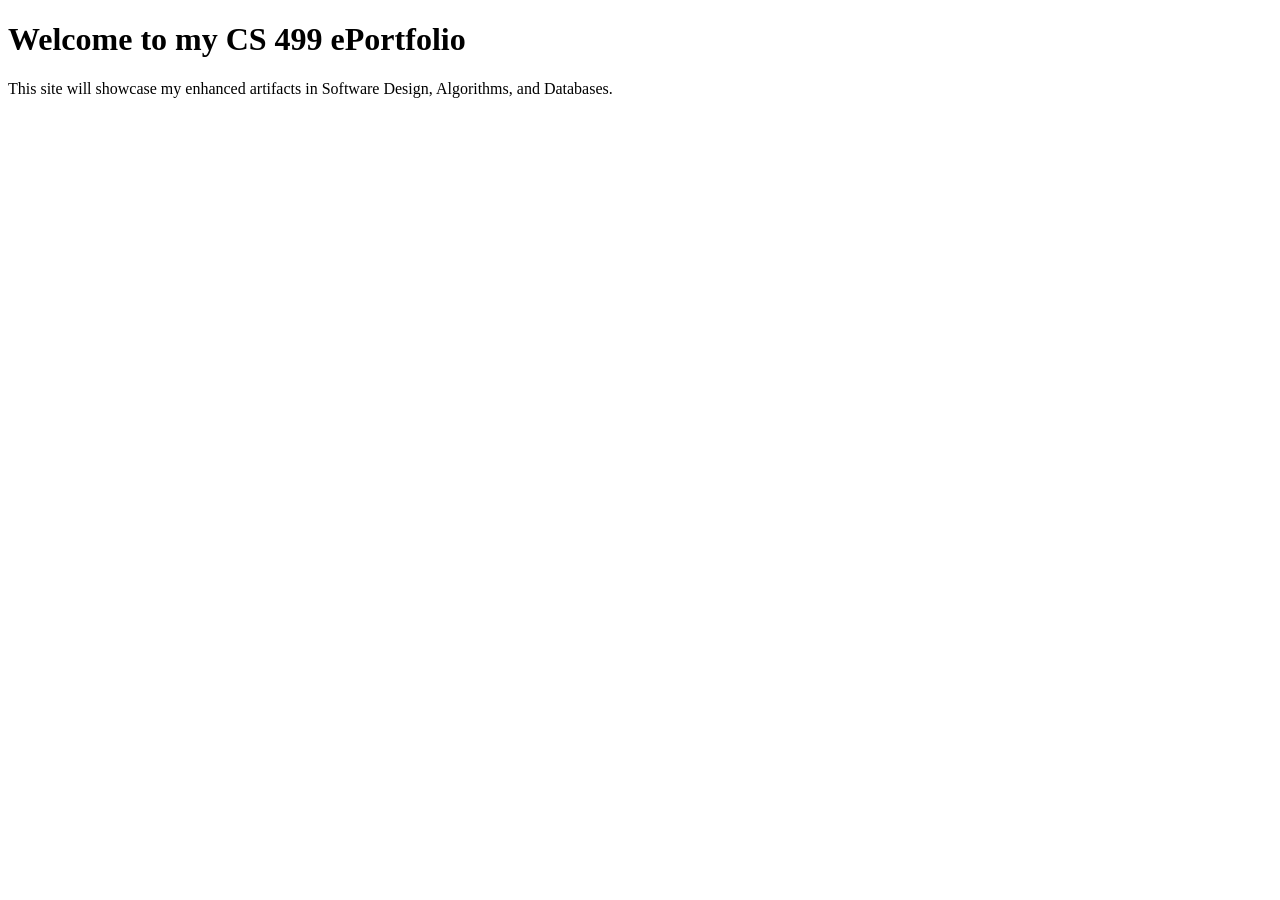
==== index.html @ 6c23f1ba "Add initial index.html for ePortfolio" ====
<!DOCTYPE html>
<html>
<head><title>CS 499 ePortfolio - Nilaris Roberts</title></head>
<body>
<h1>Welcome to my CS 499 ePortfolio</h1>
<p>This site will showcase my enhanced artifacts in Software Design, Algorithms, and Databases.</p>
</body>
</html>
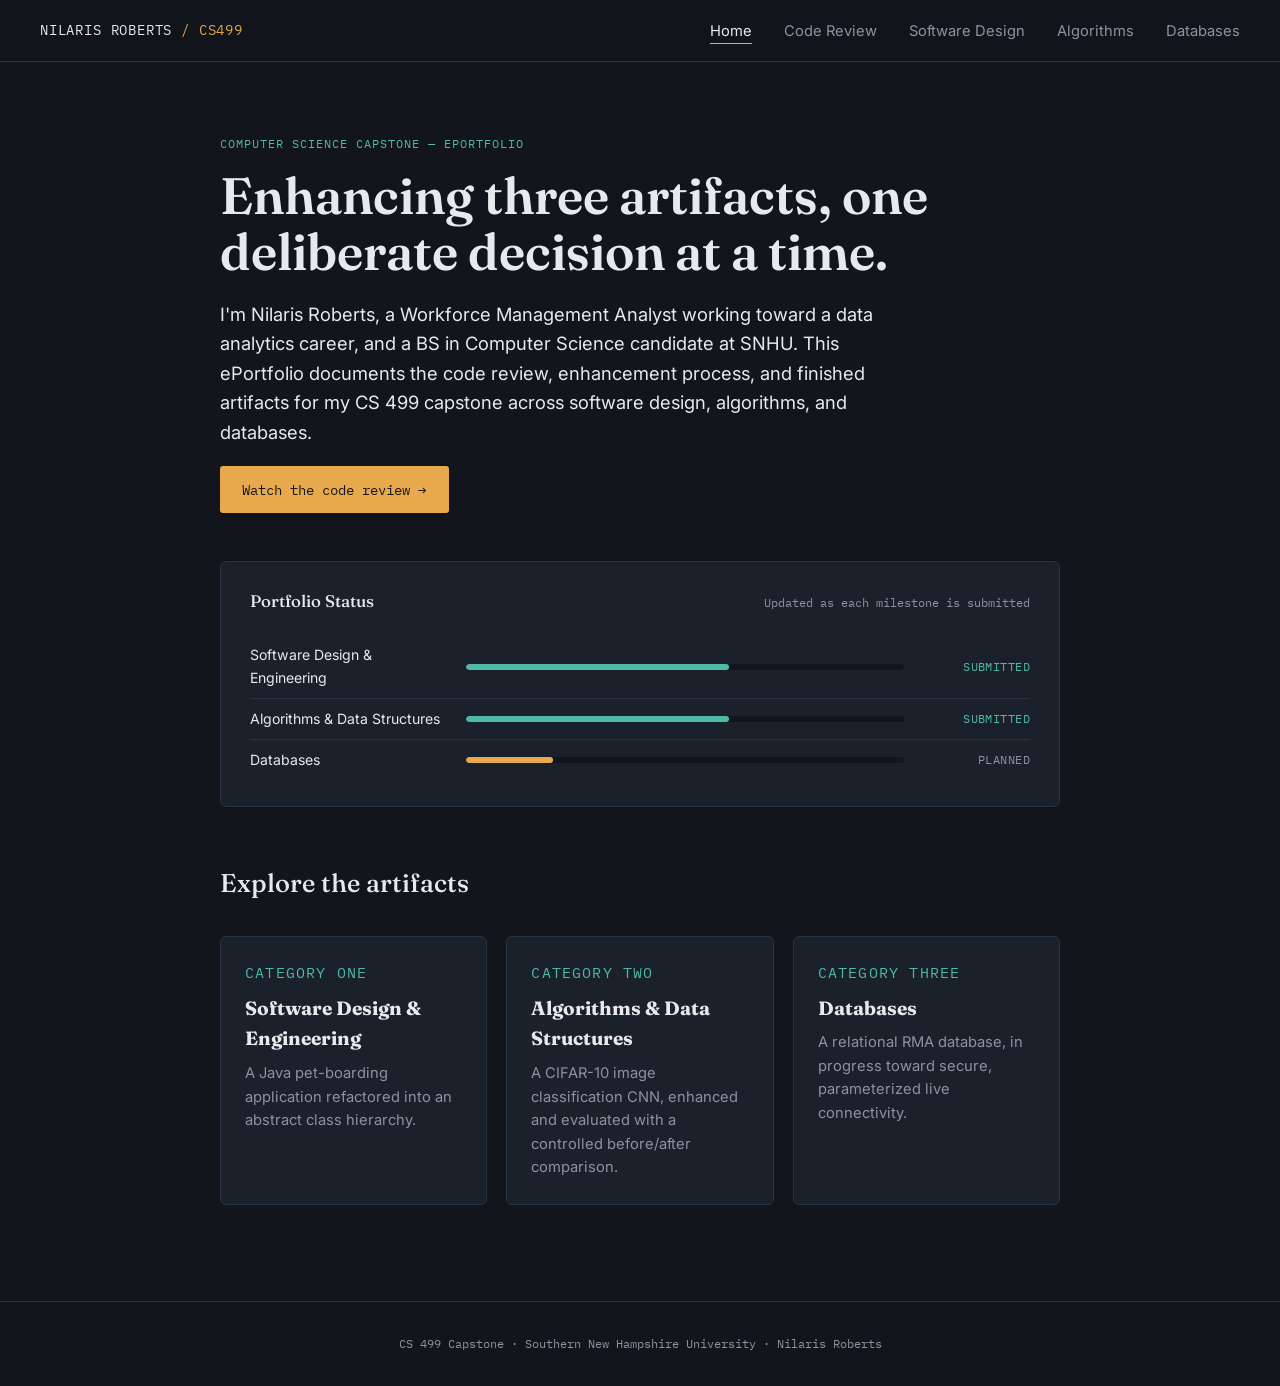
==== commit d4c41680: "Add files via upload" ====
--- a/index.html
+++ b/index.html
@@ -1,8 +1,78 @@
 <!DOCTYPE html>
-<html>
-<head><title>CS 499 ePortfolio - Nilaris Roberts</title></head>
+<html lang="en">
+<head>
+<meta charset="UTF-8">
+<meta name="viewport" content="width=device-width, initial-scale=1.0">
+<title>CS 499 Capstone ePortfolio — Nilaris Roberts</title>
+<link rel="stylesheet" href="css/style.css">
+</head>
 <body>
-<h1>Welcome to my CS 499 ePortfolio</h1>
-<p>This site will showcase my enhanced artifacts in Software Design, Algorithms, and Databases.</p>
+
+<nav class="site-nav">
+  <a href="index.html" class="brand">Nilaris Roberts <span>/ CS499</span></a>
+  <ul class="nav-links">
+    <li><a href="index.html" class="active">Home</a></li>
+    <li><a href="code-review.html">Code Review</a></li>
+    <li><a href="software-design.html">Software Design</a></li>
+    <li><a href="algorithms.html">Algorithms</a></li>
+    <li><a href="databases.html">Databases</a></li>
+  </ul>
+</nav>
+
+<main>
+  <p class="eyebrow">Computer Science Capstone — ePortfolio</p>
+  <h1>Enhancing three artifacts, one deliberate decision at a time.</h1>
+  <p class="lede">I'm Nilaris Roberts, a Workforce Management Analyst working toward a data analytics career, and a BS in Computer Science candidate at SNHU. This ePortfolio documents the code review, enhancement process, and finished artifacts for my CS 499 capstone across software design, algorithms, and databases.</p>
+  <a class="cta" href="code-review.html">Watch the code review →</a>
+
+  <section class="tracker">
+    <div class="tracker-header">
+      <h2>Portfolio Status</h2>
+      <span>Updated as each milestone is submitted</span>
+    </div>
+
+    <div class="tracker-row">
+      <div class="tracker-label">Software Design &amp; Engineering</div>
+      <div class="tracker-bar"><div class="tracker-fill" style="width: 60%; background: var(--teal);"></div></div>
+      <div class="tracker-status done">Submitted</div>
+    </div>
+
+    <div class="tracker-row">
+      <div class="tracker-label">Algorithms &amp; Data Structures</div>
+      <div class="tracker-bar"><div class="tracker-fill" style="width: 60%; background: var(--teal);"></div></div>
+      <div class="tracker-status done">Submitted</div>
+    </div>
+
+    <div class="tracker-row">
+      <div class="tracker-label">Databases</div>
+      <div class="tracker-bar"><div class="tracker-fill" style="width: 20%;"></div></div>
+      <div class="tracker-status">Planned</div>
+    </div>
+  </section>
+
+  <h2>Explore the artifacts</h2>
+  <div class="card-grid">
+    <a class="card" href="software-design.html">
+      <p class="eyebrow">Category One</p>
+      <h3>Software Design &amp; Engineering</h3>
+      <p>A Java pet-boarding application refactored into an abstract class hierarchy.</p>
+    </a>
+    <a class="card" href="algorithms.html">
+      <p class="eyebrow">Category Two</p>
+      <h3>Algorithms &amp; Data Structures</h3>
+      <p>A CIFAR-10 image classification CNN, enhanced and evaluated with a controlled before/after comparison.</p>
+    </a>
+    <a class="card" href="databases.html">
+      <p class="eyebrow">Category Three</p>
+      <h3>Databases</h3>
+      <p>A relational RMA database, in progress toward secure, parameterized live connectivity.</p>
+    </a>
+  </div>
+</main>
+
+<footer>
+  CS 499 Capstone &middot; Southern New Hampshire University &middot; Nilaris Roberts
+</footer>
+
 </body>
 </html>
--- a/css/style.css
+++ b/css/style.css
@@ -0,0 +1,333 @@
+@import url('https://fonts.googleapis.com/css2?family=Fraunces:opsz,wght@9..144,400;9..144,500;9..144,600&family=Inter:wght@400;500;600&family=IBM+Plex+Mono:wght@400;500&display=swap');
+
+:root {
+  --bg: #12161c;
+  --surface: #1b212b;
+  --surface-hover: #232b37;
+  --text: #e7e9ec;
+  --muted: #8b93a1;
+  --amber: #e8a94c;
+  --teal: #4fb8a6;
+  --border: #2a3240;
+
+  --font-display: 'Fraunces', serif;
+  --font-body: 'Inter', sans-serif;
+  --font-mono: 'IBM Plex Mono', monospace;
+}
+
+/* Cross-document view transitions: Chromium supports this natively.
+   Safari/Firefox simply ignore it and navigate normally. */
+@view-transition {
+  navigation: auto;
+}
+
+* { box-sizing: border-box; }
+
+html { scroll-behavior: smooth; }
+
+body {
+  margin: 0;
+  background: var(--bg);
+  color: var(--text);
+  font-family: var(--font-body);
+  line-height: 1.6;
+  -webkit-font-smoothing: antialiased;
+}
+
+a { color: inherit; }
+
+::selection { background: var(--amber); color: var(--bg); }
+
+/* ---------- Nav ---------- */
+
+.site-nav {
+  position: sticky;
+  top: 0;
+  z-index: 10;
+  display: flex;
+  align-items: center;
+  justify-content: space-between;
+  padding: 1.1rem 2.5rem;
+  background: rgba(18, 22, 28, 0.85);
+  backdrop-filter: blur(10px);
+  border-bottom: 1px solid var(--border);
+  view-transition-name: site-nav;
+}
+
+.site-nav .brand {
+  font-family: var(--font-mono);
+  font-size: 0.85rem;
+  letter-spacing: 0.06em;
+  text-decoration: none;
+  color: var(--text);
+  text-transform: uppercase;
+}
+
+.site-nav .brand span { color: var(--amber); }
+
+.nav-links {
+  display: flex;
+  gap: 2rem;
+  list-style: none;
+  margin: 0;
+  padding: 0;
+}
+
+.nav-links a {
+  text-decoration: none;
+  font-size: 0.92rem;
+  color: var(--muted);
+  position: relative;
+  padding-bottom: 2px;
+  transition: color 0.25s ease;
+}
+
+.nav-links a::after {
+  content: '';
+  position: absolute;
+  left: 0;
+  bottom: -2px;
+  width: 0%;
+  height: 1px;
+  background: var(--amber);
+  transition: width 0.3s ease;
+}
+
+.nav-links a:hover,
+.nav-links a.active {
+  color: var(--text);
+}
+
+.nav-links a:hover::after,
+.nav-links a.active::after {
+  width: 100%;
+}
+
+/* ---------- Layout ---------- */
+
+main {
+  max-width: 920px;
+  margin: 0 auto;
+  padding: 4.5rem 2.5rem 6rem;
+}
+
+.eyebrow {
+  font-family: var(--font-mono);
+  font-size: 0.78rem;
+  letter-spacing: 0.08em;
+  text-transform: uppercase;
+  color: var(--teal);
+  margin: 0 0 0.9rem;
+}
+
+h1 {
+  font-family: var(--font-display);
+  font-weight: 600;
+  font-size: clamp(2.2rem, 5vw, 3.2rem);
+  line-height: 1.1;
+  margin: 0 0 1.2rem;
+  view-transition-name: page-title;
+}
+
+h2 {
+  font-family: var(--font-display);
+  font-weight: 500;
+  font-size: 1.6rem;
+  margin: 0 0 0.8rem;
+}
+
+p { color: var(--muted); margin: 0 0 1.2rem; max-width: 60ch; }
+
+.lede {
+  font-size: 1.15rem;
+  color: var(--text);
+  max-width: 58ch;
+}
+
+.cta {
+  display: inline-flex;
+  align-items: center;
+  gap: 0.5rem;
+  font-family: var(--font-mono);
+  font-size: 0.9rem;
+  color: var(--bg);
+  background: var(--amber);
+  padding: 0.75rem 1.4rem;
+  border-radius: 3px;
+  text-decoration: none;
+  transition: transform 0.2s ease, box-shadow 0.2s ease;
+}
+
+.cta:hover {
+  transform: translateY(-2px);
+  box-shadow: 0 8px 20px rgba(232, 169, 76, 0.25);
+}
+
+/* ---------- Status tracker (signature element) ---------- */
+
+.tracker {
+  margin: 3rem 0 3.5rem;
+  border: 1px solid var(--border);
+  border-radius: 6px;
+  padding: 1.6rem 1.8rem;
+  background: var(--surface);
+}
+
+.tracker-header {
+  display: flex;
+  justify-content: space-between;
+  align-items: baseline;
+  margin-bottom: 1.3rem;
+}
+
+.tracker-header h2 { margin: 0; font-size: 1.05rem; }
+
+.tracker-header span {
+  font-family: var(--font-mono);
+  font-size: 0.75rem;
+  color: var(--muted);
+}
+
+.tracker-row {
+  display: grid;
+  grid-template-columns: 200px 1fr 110px;
+  align-items: center;
+  gap: 1rem;
+  padding: 0.55rem 0;
+}
+
+.tracker-row + .tracker-row { border-top: 1px solid var(--border); }
+
+.tracker-label {
+  font-size: 0.88rem;
+  color: var(--text);
+}
+
+.tracker-bar {
+  height: 6px;
+  background: var(--bg);
+  border-radius: 3px;
+  overflow: hidden;
+}
+
+.tracker-fill {
+  height: 100%;
+  border-radius: 3px;
+  background: var(--amber);
+}
+
+.tracker-status {
+  font-family: var(--font-mono);
+  font-size: 0.72rem;
+  letter-spacing: 0.04em;
+  text-transform: uppercase;
+  color: var(--muted);
+  text-align: right;
+}
+
+.tracker-status.done { color: var(--teal); }
+
+/* ---------- Cards ---------- */
+
+.card-grid {
+  display: grid;
+  grid-template-columns: repeat(auto-fit, minmax(260px, 1fr));
+  gap: 1.2rem;
+  margin-top: 2rem;
+}
+
+.card {
+  display: block;
+  padding: 1.5rem;
+  background: var(--surface);
+  border: 1px solid var(--border);
+  border-radius: 6px;
+  text-decoration: none;
+  transition: transform 0.25s ease, background 0.25s ease, border-color 0.25s ease;
+}
+
+.card:hover {
+  transform: translateY(-3px);
+  background: var(--surface-hover);
+  border-color: var(--teal);
+}
+
+.card .eyebrow { margin-bottom: 0.5rem; }
+.card h3 {
+  font-family: var(--font-display);
+  font-size: 1.2rem;
+  margin: 0 0 0.5rem;
+  color: var(--text);
+}
+.card p { margin: 0; font-size: 0.92rem; }
+
+/* ---------- Video embed ---------- */
+
+.video-frame {
+  position: relative;
+  width: 100%;
+  padding-top: 56.25%;
+  background: var(--surface);
+  border: 1px solid var(--border);
+  border-radius: 6px;
+  overflow: hidden;
+  margin: 2rem 0;
+}
+
+.video-frame iframe {
+  position: absolute;
+  inset: 0;
+  width: 100%;
+  height: 100%;
+  border: 0;
+}
+
+/* ---------- Badge ---------- */
+
+.badge {
+  display: inline-block;
+  font-family: var(--font-mono);
+  font-size: 0.72rem;
+  letter-spacing: 0.05em;
+  text-transform: uppercase;
+  padding: 0.3rem 0.7rem;
+  border-radius: 999px;
+  border: 1px solid var(--border);
+  color: var(--muted);
+  margin-bottom: 1.2rem;
+}
+
+.badge.in-progress { color: var(--amber); border-color: var(--amber); }
+.badge.submitted { color: var(--teal); border-color: var(--teal); }
+
+/* ---------- Footer ---------- */
+
+footer {
+  border-top: 1px solid var(--border);
+  padding: 2rem 2.5rem;
+  text-align: center;
+  font-family: var(--font-mono);
+  font-size: 0.78rem;
+  color: var(--muted);
+}
+
+/* ---------- Motion & accessibility ---------- */
+
+a:focus-visible, .cta:focus-visible, .card:focus-visible {
+  outline: 2px solid var(--teal);
+  outline-offset: 3px;
+}
+
+@media (prefers-reduced-motion: reduce) {
+  * { transition: none !important; scroll-behavior: auto !important; }
+  ::view-transition-group(*),
+  ::view-transition-old(*),
+  ::view-transition-new(*) { animation: none !important; }
+}
+
+@media (max-width: 640px) {
+  .site-nav { padding: 1rem 1.3rem; flex-direction: column; gap: 0.8rem; }
+  main { padding: 3rem 1.3rem 4rem; }
+  .tracker-row { grid-template-columns: 1fr; gap: 0.4rem; }
+  .tracker-status { text-align: left; }
+}
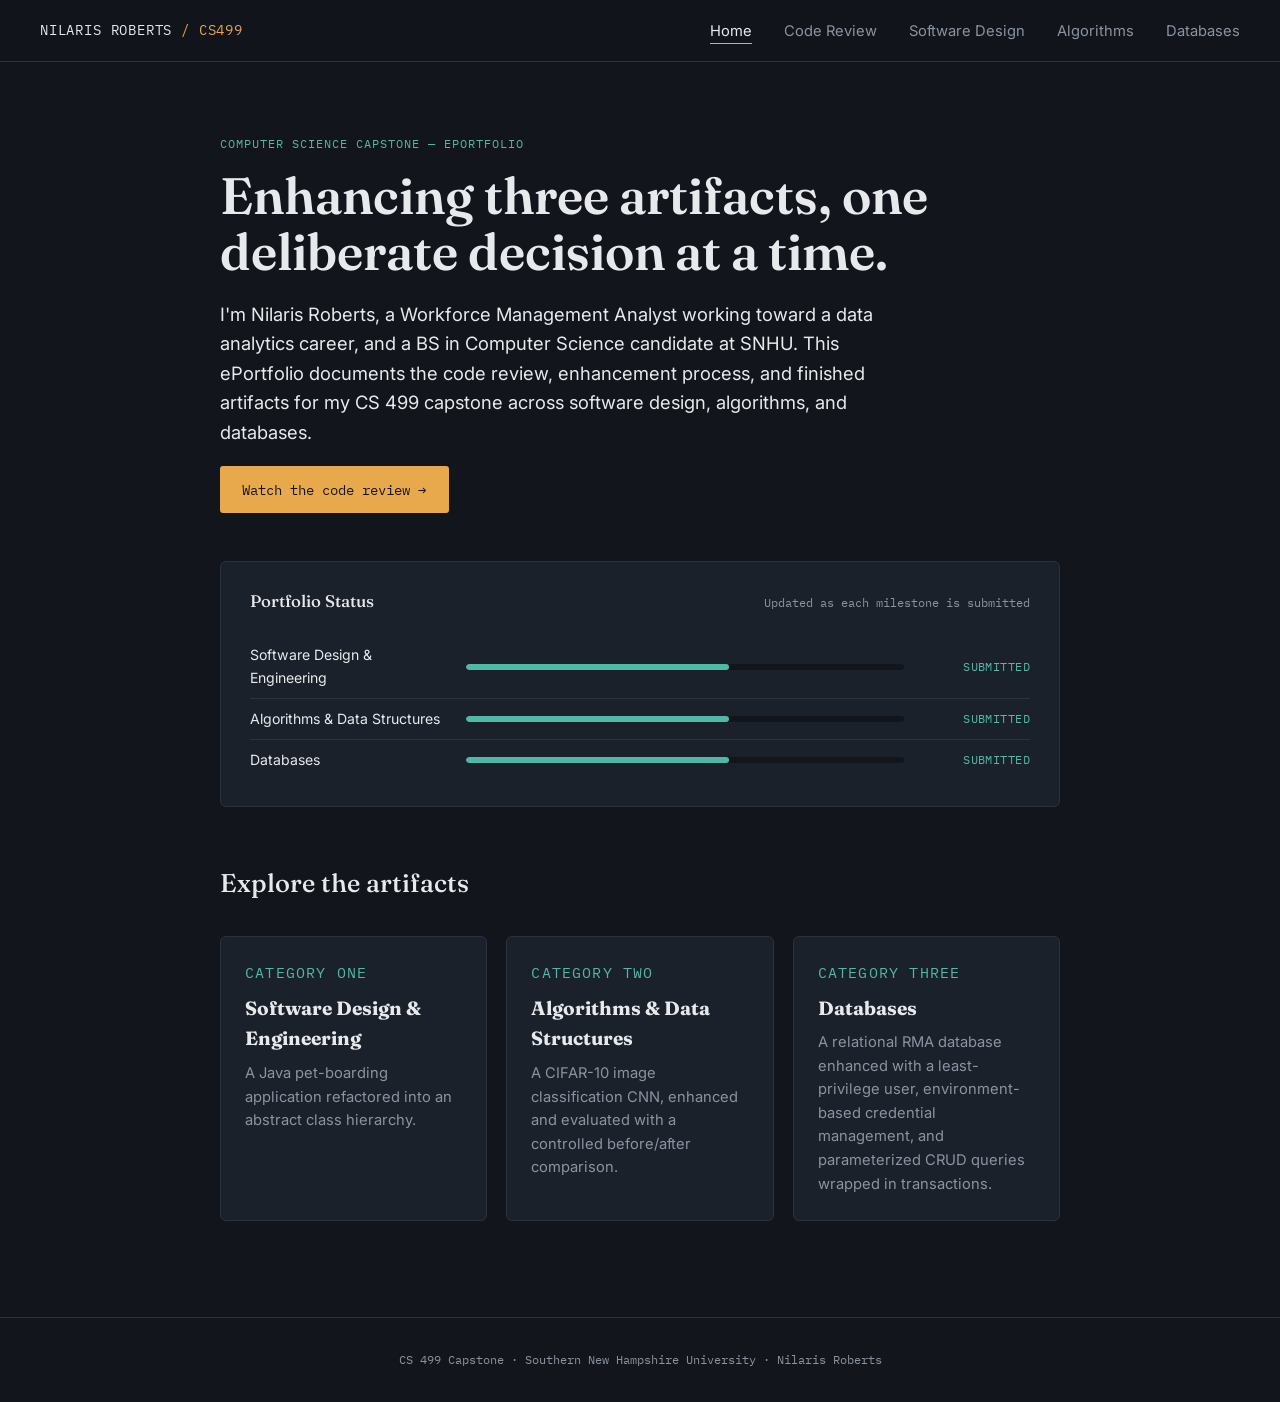
==== commit 3b5da9d1: "Enhance database tracker and update description Updated the database tracker status and description " ====
--- a/index.html
+++ b/index.html
@@ -45,8 +45,8 @@
 
     <div class="tracker-row">
       <div class="tracker-label">Databases</div>
-      <div class="tracker-bar"><div class="tracker-fill" style="width: 20%;"></div></div>
-      <div class="tracker-status">Planned</div>
+      <div class="tracker-bar"><div class="tracker-fill" style="width: 60%; background: var(--teal);"></div></div>
+      <div class="tracker-status done">Submitted</div>
     </div>
   </section>
 
@@ -65,7 +65,7 @@
     <a class="card" href="databases.html">
       <p class="eyebrow">Category Three</p>
       <h3>Databases</h3>
-      <p>A relational RMA database, in progress toward secure, parameterized live connectivity.</p>
+      <p>A relational RMA database enhanced with a least-privilege user, environment-based credential management, and parameterized CRUD queries wrapped in transactions.</p>
     </a>
   </div>
 </main>
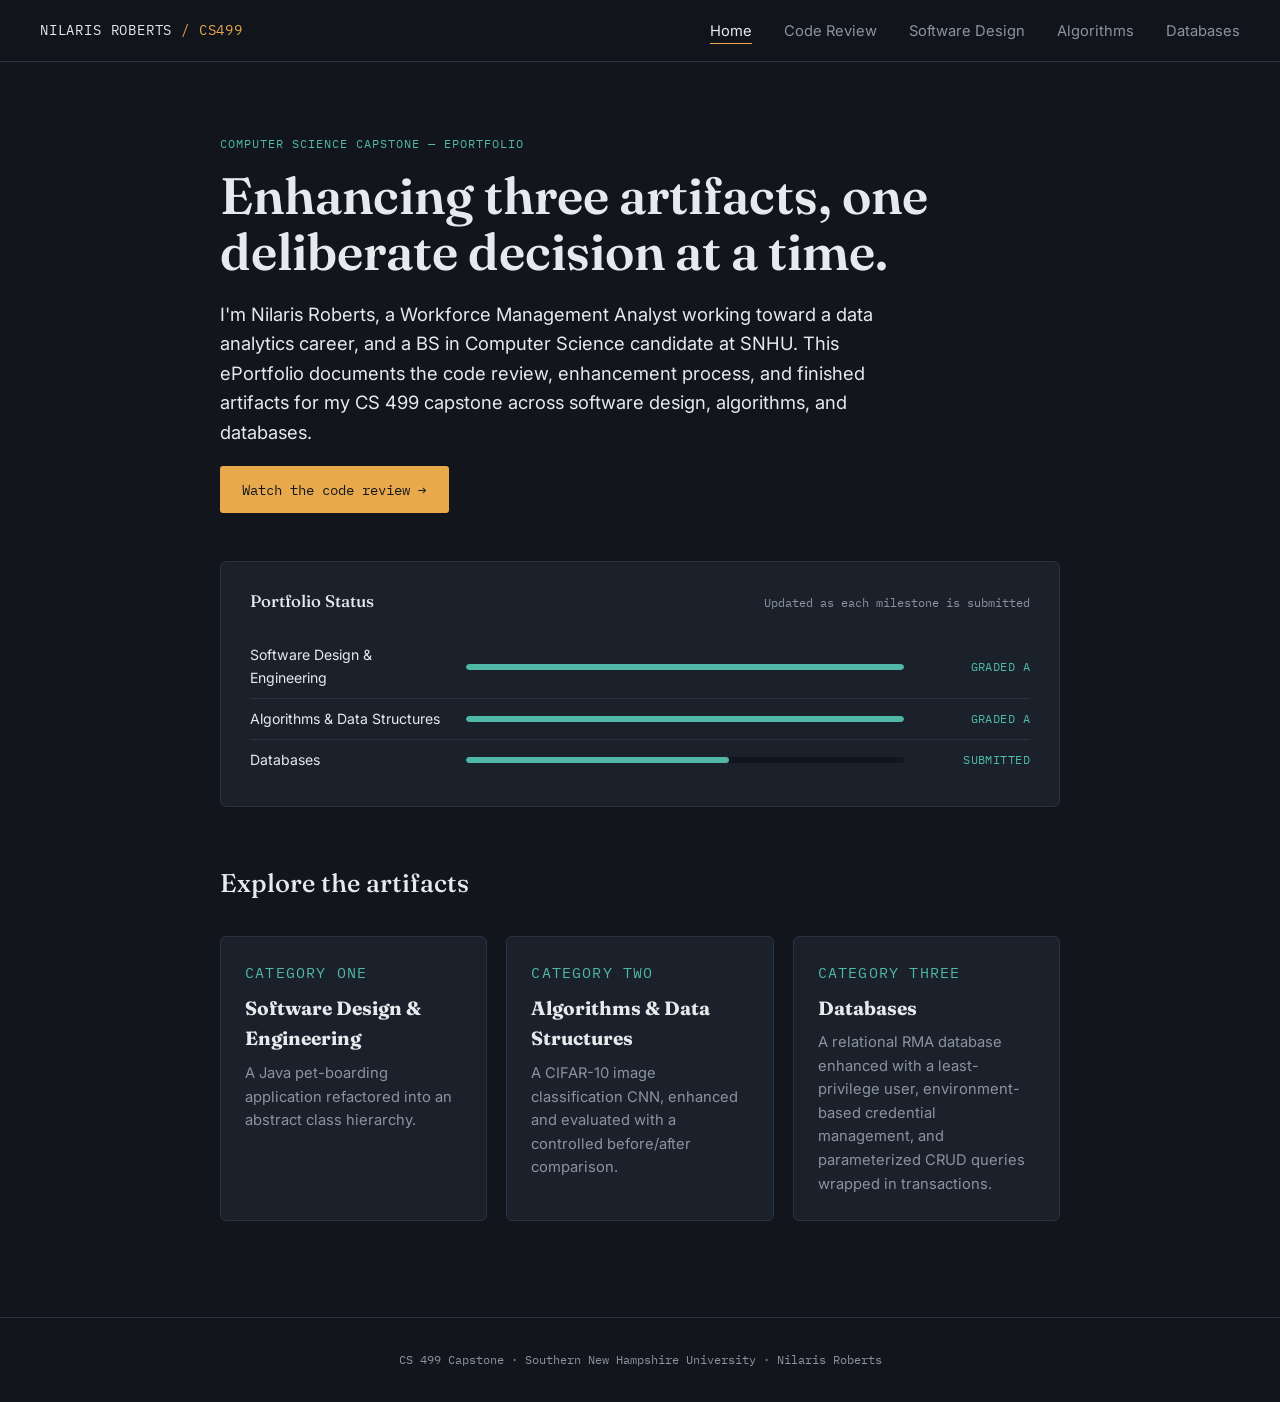
==== commit 5d0707b3: "Update tracker status and progress to 'Graded A'" ====
--- a/index.html
+++ b/index.html
@@ -33,14 +33,14 @@
 
     <div class="tracker-row">
       <div class="tracker-label">Software Design &amp; Engineering</div>
-      <div class="tracker-bar"><div class="tracker-fill" style="width: 60%; background: var(--teal);"></div></div>
-      <div class="tracker-status done">Submitted</div>
+      <div class="tracker-bar"><div class="tracker-fill" style="width: 100%; background: var(--teal);"></div></div>
+      <div class="tracker-status done">Graded A</div>
     </div>
 
     <div class="tracker-row">
       <div class="tracker-label">Algorithms &amp; Data Structures</div>
-      <div class="tracker-bar"><div class="tracker-fill" style="width: 60%; background: var(--teal);"></div></div>
-      <div class="tracker-status done">Submitted</div>
+      <div class="tracker-bar"><div class="tracker-fill" style="width: 100%; background: var(--teal);"></div></div>
+      <div class="tracker-status done">Graded A</div>
     </div>
 
     <div class="tracker-row">
